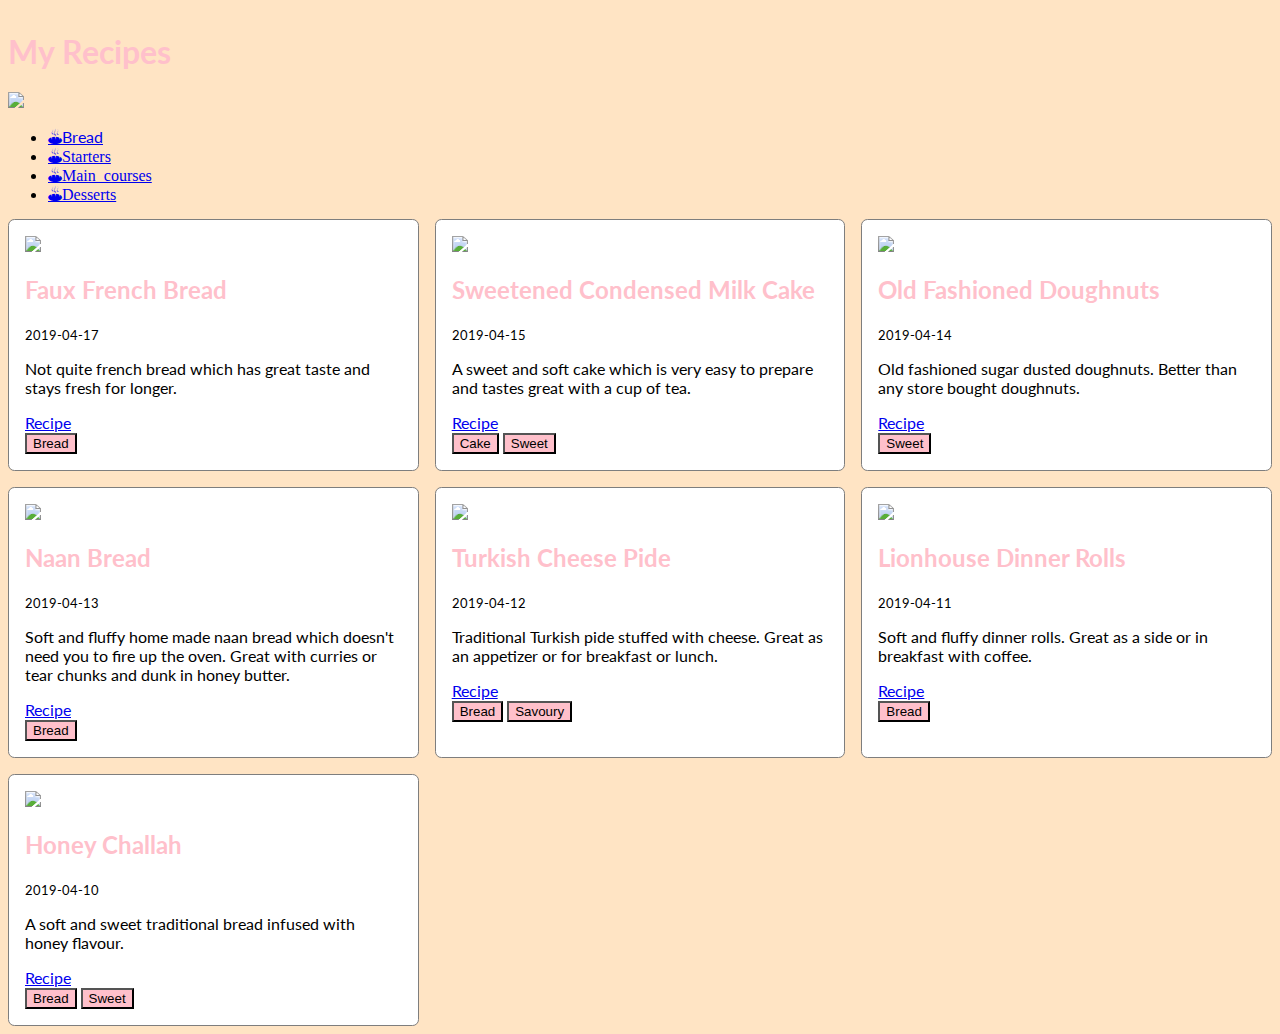
==== bread.html @ 1d69f856 "bætti öllu inn" ====
<!DOCTYPE html>

<html lang="en">
<head>
    <meta charset="UTF-8">
    <meta name="viewport" content="width=device-width, initial-scale=1.0">
    <meta http-equiv="X-UA-Compatible" content="ie=edge">
    <!--link rel="stylesheet" href="https://cdn.jsdelivr.net/npm/picnic@6.5.0/picnic.min.css"-->
    <link href="https://fonts.googleapis.com/css?family=Lato|Lemonada&display=swap" rel="stylesheet">
    <link rel="stylesheet" href="css/styles.min.css">
    <title>My Recipes</title>
</head>
<body class="container">
    <header>
        <h1>My Recipes</h1>
        <div>
            <a href="index.html">
                <img src="img/logo.svg">
            </a>
        </div>
        <nav cass="topnav">
            <ul class="topmenu">
                <li><a href="bread.html" class="virkur"><span class="icon-bread"></span>Bread</a></li>
                <li><a href="#" class="icon-starters"><span class="icon-bread"></span>Starters</a></li>
                <li><a href="#" class="icon-maincourses"><span class="icon-bread"></span>Main courses</a></li>
                <li><a href="#" class="icon-desserts"><span class="icon-bread"></span>Desserts</a></li>
            </ul>
        </nav>
    </header>
    
<div class="col-3 stretch">

    <article class="card">
        <header>
            <img src="img/bread.jpg">
        </header>
        <main>
            <h2>Faux French Bread</h2>
            <small>2019-04-17</small>
            <p>
                Not quite french bread which has great taste and stays fresh for longer.
            </p>
            <a class="button" href="posts/french-bread.html">Recipe</a>
            <br>
            
            
                <button class="shyButton mybutton">Bread</button>
            
        </main>           
    </article>

    <article class="card">
        <header>
            <img src="img/cond-milk-cake.jpg">
        </header>
        <main>
            <h2>Sweetened Condensed Milk Cake</h2>
            <small>2019-04-15</small>
            <p>
                A sweet and soft cake which is very easy to prepare and tastes great with a cup of tea.
            </p>
            <a class="button" href="posts/condensed-milk-cake.html">Recipe</a>
            <br>
            
            
                <button class="shyButton mybutton">Cake</button>
            
                <button class="shyButton mybutton"> Sweet</button>
            
        </main>           
    </article>

    <article class="card">
        <header>
            <img src="img/doughnuts.jpg">
        </header>
        <main>
            <h2>Old Fashioned Doughnuts</h2>
            <small>2019-04-14</small>
            <p>
                Old fashioned sugar dusted doughnuts. Better than any store bought doughnuts.
            </p>
            <a class="button" href="posts/doughnuts.html">Recipe</a>
            <br>
            
            
                <button class="shyButton mybutton">Sweet</button>
            
        </main>           
    </article>

    <article class="card">
        <header>
            <img src="img/naan.jpg">
        </header>
        <main>
            <h2>Naan Bread</h2>
            <small>2019-04-13</small>
            <p>
                Soft and fluffy home made naan bread which doesn't need you to fire up the oven. Great with curries or tear chunks and dunk in honey butter.
            </p>
            <a class="button" href="posts/naan.html">Recipe</a>
            <br>
            
            
                <button class="shyButton mybutton">Bread</button>
            
        </main>           
    </article>

    <article class="card">
        <header>
            <img src="img/pide.jpg">
        </header>
        <main>
            <h2>Turkish Cheese Pide</h2>
            <small>2019-04-12</small>
            <p>
                Traditional Turkish pide stuffed with cheese. Great as an appetizer or for breakfast or lunch.
            </p>
            <a class="button" href="posts/turkish-pide.html">Recipe</a>
            <br>
            
            
                <button class="shyButton mybutton">Bread</button>
            
                <button class="shyButton mybutton"> Savoury</button>
            
        </main>           
    </article>

    <article class="card">
        <header>
            <img src="img/rolls.jpg">
        </header>
        <main>
            <h2>Lionhouse Dinner Rolls</h2>
            <small>2019-04-11</small>
            <p>
                Soft and fluffy dinner rolls. Great as a side or in breakfast with coffee.
            </p>
            <a class="button" href="posts/lionhouse-rolls.html">Recipe</a>
            <br>
            
            
                <button class="shyButton mybutton">Bread</button>
            
        </main>           
    </article>

    <article class="card">
        <header>
            <img src="img/challah.jpg">
        </header>
        <main>
            <h2>Honey Challah</h2>
            <small>2019-04-10</small>
            <p>
                A soft and sweet traditional bread infused with honey flavour.
            </p>
            <a class="button" href="posts/honey-challah.html">Recipe</a>
            <br>
            
            
                <button class="shyButton mybutton">Bread</button>
            
                <button class="shyButton mybutton"> Sweet</button>
            
        </main>           
    </article>

</div>
<div class ="sMedia">
    <div class="hringur">
        <a href="link.com" title="facebook">
            <span class="icon-facebook"></span>
        </a>
    </div>
    <div class="hringur">
        <a href="link.com" title="blabla">
            <span class="icon-aSidunni" title="bla"></span>
        </a>
    </div>
    <div class="hringur">
        <a href="link.com" title="blabla">
            <span class="" title="bla"></span>
        </a>
    </div>
    <div class="hringur">
        <a href="link.com" title="blabla">
            <span class="icon-aSidunni" title="bla"></span>
        </a>
    </div>
</div>

</body>
</html>
---- css/styles.min.css ----
body{background-color:bisque;font-family:'Lato', sans-serif}h1,h2,h3{color:pink}.mybutton{background:pink}.card{border-radius:.5em;border:1px solid #7e7e7e;background-color:#fff;border-radius:.4em;padding:1em}img{max-width:100%;height:auto}.stretch{display:-ms-grid;display:grid;-ms-grid-column-align:stretch;justify-self:stretch}.container{margin-top:2em}.col-2{display:-ms-grid;display:grid;-ms-grid-columns:1fr;grid-template-columns:1fr;grid-gap:2em}.col-3{display:-ms-grid;display:grid;-ms-grid-columns:1fr;grid-template-columns:1fr;grid-gap:2em}@media screen and (min-width: 37.5em){.col2{display:-ms-grid;display:grid;-ms-grid-columns:1fr;grid-template-columns:1fr;grid-gap:1em}.col-3{display:-ms-grid;display:grid;-ms-grid-columns:1fr 1fr;grid-template-columns:1fr 1fr;grid-gap:1em}}@media screen and (min-width: 60em){.col-2{display:-ms-grid;display:grid;-ms-grid-columns:1fr 1fr;grid-template-columns:1fr 1fr;grid-gap:2em}.col-3{display:-ms-grid;display:grid;-ms-grid-columns:1fr 1fr 1fr;grid-template-columns:1fr 1fr 1fr;grid-gap:1em}}@font-face{font-family:'icomoon';src:url("../fonts/icomoon.eot?1sn4or");src:url("../fonts/icomoon.eot?1sn4or#iefix") format("embedded-opentype"),url("../fonts/icomoon.ttf?1sn4or") format("truetype"),url("../fonts/icomoon.woff?1sn4or") format("woff"),url("../fonts/icomoon.svg?1sn4or#icomoon") format("svg");font-weight:normal;font-style:normal;font-display:block}[class^="icon-"],[class*=" icon-"]{font-family:'icomoon' !important;font-style:normal;font-weight:normal;font-variant:normal;text-transform:none;line-height:1;-webkit-font-smoothing:antialiased;-moz-osx-font-smoothing:grayscale}.icon-bread:before{content:"\e900"}.icon-home:before{content:"\e901"}.sMedia{display:-webkit-box;display:-ms-flexbox;display:flex;-webkit-box-orient:horizontal;-webkit-box-direction:normal;-ms-flex-flow:row;flex-flow:row;position:relative;-ms-flex-pack:distribute;justify-content:space-around}.sMedia a{display:block;margin:0 5em;padding:0;text-align:center;color:white;text-decoration:none;font-size:1.1em}
/*# sourceMappingURL=styles.min.css.map */
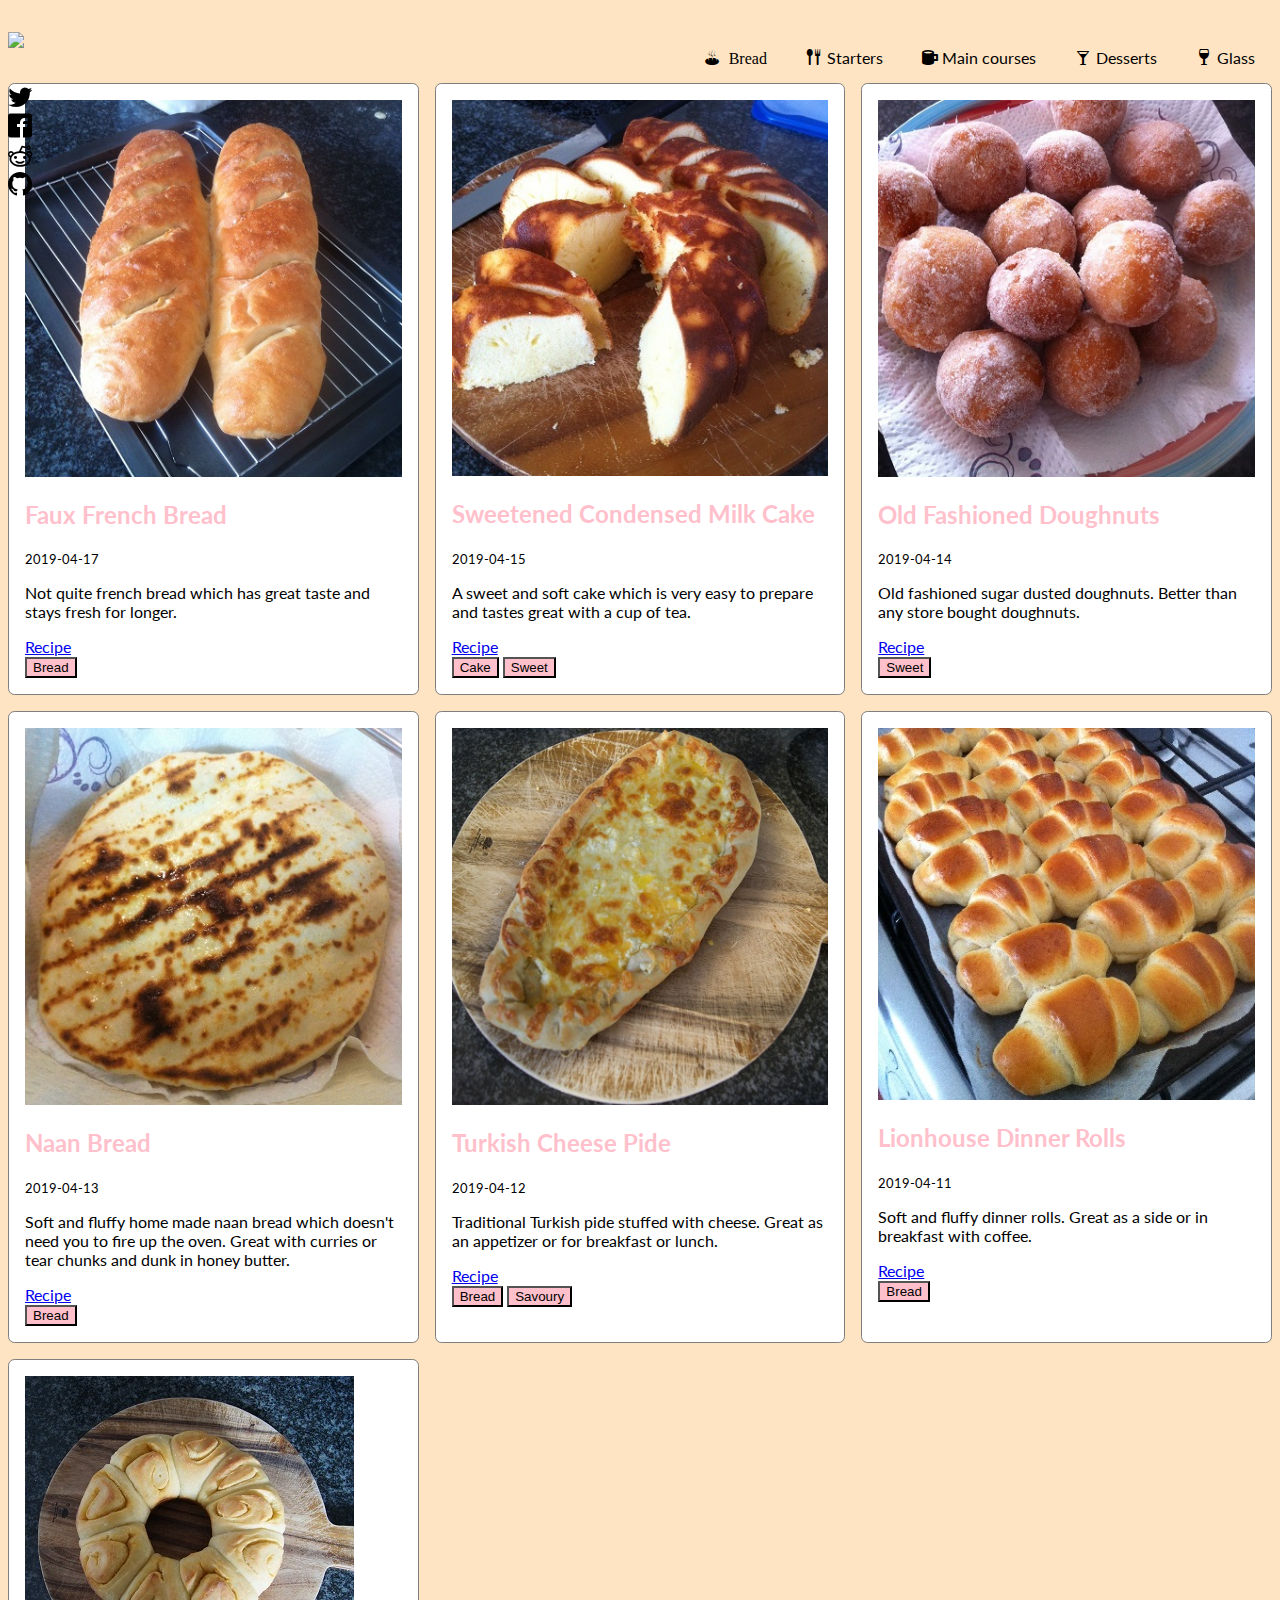
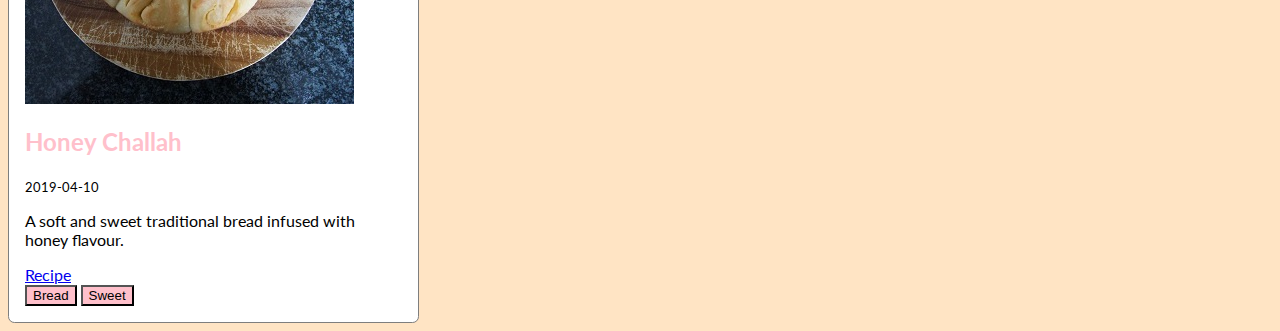
==== commit 036ee8e3: "bætti img skrá og uppfærði hinu" ====
--- a/bread.html
+++ b/bread.html
@@ -11,22 +11,44 @@
     <title>My Recipes</title>
 </head>
 <body class="container">
-    <header>
-        <h1>My Recipes</h1>
+    <header class="headcol-2">
         <div>
             <a href="index.html">
                 <img src="img/logo.svg">
             </a>
         </div>
-        <nav cass="topnav">
+        <nav class="topnav">
             <ul class="topmenu">
-                <li><a href="bread.html" class="virkur"><span class="icon-bread"></span>Bread</a></li>
-                <li><a href="#" class="icon-starters"><span class="icon-bread"></span>Starters</a></li>
-                <li><a href="#" class="icon-maincourses"><span class="icon-bread"></span>Main courses</a></li>
-                <li><a href="#" class="icon-desserts"><span class="icon-bread"></span>Desserts</a></li>
+                <li><a href="bread.html" class="icon-bread"><span class=""></span>Bread</a></li>
+                <li><a href="#"><span class="icon-spoon-knife"></span>Starters</a></li>
+                <li><a href="#"><span class="icon-mug"></span>Main courses</a></li>
+                <li><a href="#"><span class="icon-glass2"></span>Desserts</a></li>
+                <li><a href="#"><span class="icon-glass"></span>Glass</a></li>
             </ul>
         </nav>
     </header>
+    <div class ="sMedia">
+    <div class="hringur">
+        <a href="https://www.twitter.com" title="twitter">
+            <span class="icon-twitter"></span>
+        </a>
+    </div>
+    <div class="hringur">
+        <a href="https://www.facebook.com" title="facebook">
+            <span class="icon-facebook2"></span>
+        </a>
+    </div>
+    <div class="hringur">
+        <a href="https://www.reddit.com" title="reddit">
+            <span class="icon-reddit"></span>
+        </a>
+    </div>
+    <div class="hringur">
+        <a href="https://www.github.com" title="github">
+            <span class="icon-github"></span>
+        </a>
+    </div>
+</div>
     
 <div class="col-3 stretch">
 
@@ -170,28 +192,6 @@
     </article>
 
 </div>
-<div class ="sMedia">
-    <div class="hringur">
-        <a href="link.com" title="facebook">
-            <span class="icon-facebook"></span>
-        </a>
-    </div>
-    <div class="hringur">
-        <a href="link.com" title="blabla">
-            <span class="icon-aSidunni" title="bla"></span>
-        </a>
-    </div>
-    <div class="hringur">
-        <a href="link.com" title="blabla">
-            <span class="" title="bla"></span>
-        </a>
-    </div>
-    <div class="hringur">
-        <a href="link.com" title="blabla">
-            <span class="icon-aSidunni" title="bla"></span>
-        </a>
-    </div>
-</div>
 
 </body>
 </html>--- a/css/styles.min.css
+++ b/css/styles.min.css
@@ -1,2 +1,4 @@
-body{background-color:bisque;font-family:'Lato', sans-serif}h1,h2,h3{color:pink}.mybutton{background:pink}.card{border-radius:.5em;border:1px solid #7e7e7e;background-color:#fff;border-radius:.4em;padding:1em}img{max-width:100%;height:auto}.stretch{display:-ms-grid;display:grid;-ms-grid-column-align:stretch;justify-self:stretch}.container{margin-top:2em}.col-2{display:-ms-grid;display:grid;-ms-grid-columns:1fr;grid-template-columns:1fr;grid-gap:2em}.col-3{display:-ms-grid;display:grid;-ms-grid-columns:1fr;grid-template-columns:1fr;grid-gap:2em}@media screen and (min-width: 37.5em){.col2{display:-ms-grid;display:grid;-ms-grid-columns:1fr;grid-template-columns:1fr;grid-gap:1em}.col-3{display:-ms-grid;display:grid;-ms-grid-columns:1fr 1fr;grid-template-columns:1fr 1fr;grid-gap:1em}}@media screen and (min-width: 60em){.col-2{display:-ms-grid;display:grid;-ms-grid-columns:1fr 1fr;grid-template-columns:1fr 1fr;grid-gap:2em}.col-3{display:-ms-grid;display:grid;-ms-grid-columns:1fr 1fr 1fr;grid-template-columns:1fr 1fr 1fr;grid-gap:1em}}@font-face{font-family:'icomoon';src:url("../fonts/icomoon.eot?1sn4or");src:url("../fonts/icomoon.eot?1sn4or#iefix") format("embedded-opentype"),url("../fonts/icomoon.ttf?1sn4or") format("truetype"),url("../fonts/icomoon.woff?1sn4or") format("woff"),url("../fonts/icomoon.svg?1sn4or#icomoon") format("svg");font-weight:normal;font-style:normal;font-display:block}[class^="icon-"],[class*=" icon-"]{font-family:'icomoon' !important;font-style:normal;font-weight:normal;font-variant:normal;text-transform:none;line-height:1;-webkit-font-smoothing:antialiased;-moz-osx-font-smoothing:grayscale}.icon-bread:before{content:"\e900"}.icon-home:before{content:"\e901"}.sMedia{display:-webkit-box;display:-ms-flexbox;display:flex;-webkit-box-orient:horizontal;-webkit-box-direction:normal;-ms-flex-flow:row;flex-flow:row;position:relative;-ms-flex-pack:distribute;justify-content:space-around}.sMedia a{display:block;margin:0 5em;padding:0;text-align:center;color:white;text-decoration:none;font-size:1.1em}
+body{background-color:bisque;font-family:'Lato', sans-serif}h1,h2,h3{color:pink}.mybutton{background:pink}.card{border-radius:.5em;border:1px solid #7e7e7e;background-color:#fff;border-radius:.4em;padding:1em}img{max-width:100%;height:auto}.stretch{display:-ms-grid;display:grid;-ms-grid-column-align:stretch;justify-self:stretch}.topmenu{display:-webkit-box;display:-ms-flexbox;display:flex;-webkit-box-orient:horizontal;-webkit-box-direction:normal;-ms-flex-flow:row;flex-flow:row;-ms-flex-wrap:nowrap;flex-wrap:nowrap;-ms-flex-pack:distribute;justify-content:space-around}.topmenu a{color:black;text-decoration:none;padding:1em}.topmenu li{color:black;list-style-type:none}.topmenu span{padding:0.3em}.container{margin-top:2em}.col-2{display:-ms-grid;display:grid;-ms-grid-columns:1fr;grid-template-columns:1fr;grid-gap:2em}.col-3{display:-ms-grid;display:grid;-ms-grid-columns:1fr;grid-template-columns:1fr;grid-gap:2em}@media screen and (min-width: 37.5em){.col2{display:-ms-grid;display:grid;-ms-grid-columns:1fr;grid-template-columns:1fr;grid-gap:1em}.col-3{display:-ms-grid;display:grid;-ms-grid-columns:1fr 1fr;grid-template-columns:1fr 1fr;grid-gap:1em}.spashlogo{-ms-grid-row:1;-ms-grid-column:1;grid-area:splashlogo;width:96%}.kynning{-ms-grid-row:2;-ms-grid-column:1;grid-area:kynning}.auglysing{-ms-grid-row:1;-ms-grid-row-span:2;-ms-grid-column:2;grid-area:auglysing;border:1px solid black;padding:1em;text-align:center}.col-3-1{display:-ms-grid;display:grid;-ms-grid-columns:3.25fr 1fr;grid-template-columns:3.25fr 1fr;grid-gap:2em;grid-template-areas:"splashlogo auglysing"+ "kynning auglysing"}.headlogo{-ms-grid-row:1;-ms-grid-column:1;grid-area:headlogo}.topnav{-ms-grid-row:1;-ms-grid-column:2;grid-area:topnav}.headcol-2{display:-ms-grid;display:grid;-ms-grid-columns:1fr 1fr;grid-template-columns:1fr 1fr;grid-gap:1em;grid-template-areas:"headlogo topnav"}}@media screen and (min-width: 60em){.col-2{display:-ms-grid;display:grid;-ms-grid-columns:1fr 1fr;grid-template-columns:1fr 1fr;grid-gap:2em}.col-3{display:-ms-grid;display:grid;-ms-grid-columns:1fr 1fr 1fr;grid-template-columns:1fr 1fr 1fr;grid-gap:1em}.spashlogo{-ms-grid-row:1;-ms-grid-column:1;grid-area:splashlogo;width:96%}.kynning{-ms-grid-row:2;-ms-grid-column:1;grid-area:kynning}.auglysing{-ms-grid-row:1;-ms-grid-row-span:2;-ms-grid-column:2;grid-area:auglysing;border:1px solid black;padding:1em;text-align:center}.col-3-1{display:-ms-grid;display:grid;-ms-grid-columns:3.25fr 1fr;grid-template-columns:3.25fr 1fr;grid-gap:2em;grid-template-areas:"splashlogo auglysing"+ "kynning auglysing"}}@font-face{font-family:'icomoon';src:url("../fonts/icomoon.eot?j4xeu8");src:url("../fonts/icomoon.eot?j4xeu8#iefix") format("embedded-opentype"),url("../fonts/icomoon.ttf?j4xeu8") format("truetype"),url("../fonts/icomoon.woff?j4xeu8") format("woff"),url("../fonts/icomoon.svg?j4xeu8#icomoon") format("svg");font-weight:normal;font-style:normal;font-display:block}[class^="icon-"],[class*=" icon-"]{font-family:'icomoon' !important;font-style:normal;font-weight:normal;font-variant:normal;text-transform:none;line-height:1;-webkit-font-smoothing:antialiased;-moz-osx-font-smoothing:grayscale}.icon-bread:before{content:"\e900"}.icon-glass:before{content:"\e9a0"}.icon-glass2:before{content:"\e9a1"}.icon-mug:before{content:"\e9a2"}.icon-spoon-knife:before{content:"\e9a3"}.icon-facebook2:before{content:"\ea91"}.icon-twitter:before{content:"\ea96"}.icon-github:before{content:"\eab0"}.icon-reddit:before{content:"\eac6"}.sMedia{display:-webkit-box;display:-ms-flexbox;display:flex;-webkit-box-orient:vertical;-webkit-box-direction:normal;-ms-flex-flow:column;flex-flow:column;position:fixed;-webkit-box-pack:right;-ms-flex-pack:right;justify-content:right}.sMedia a{text-align:right;color:white;text-decoration:none;font-size:1.5em;text-decoration:none;color:black;text-decoration:none;list-style-type:none}.facebook{fill:lightblue}.twitter{fill:blue}.reddit{color:orange}.github{color:gray}
 /*# sourceMappingURL=styles.min.css.map */